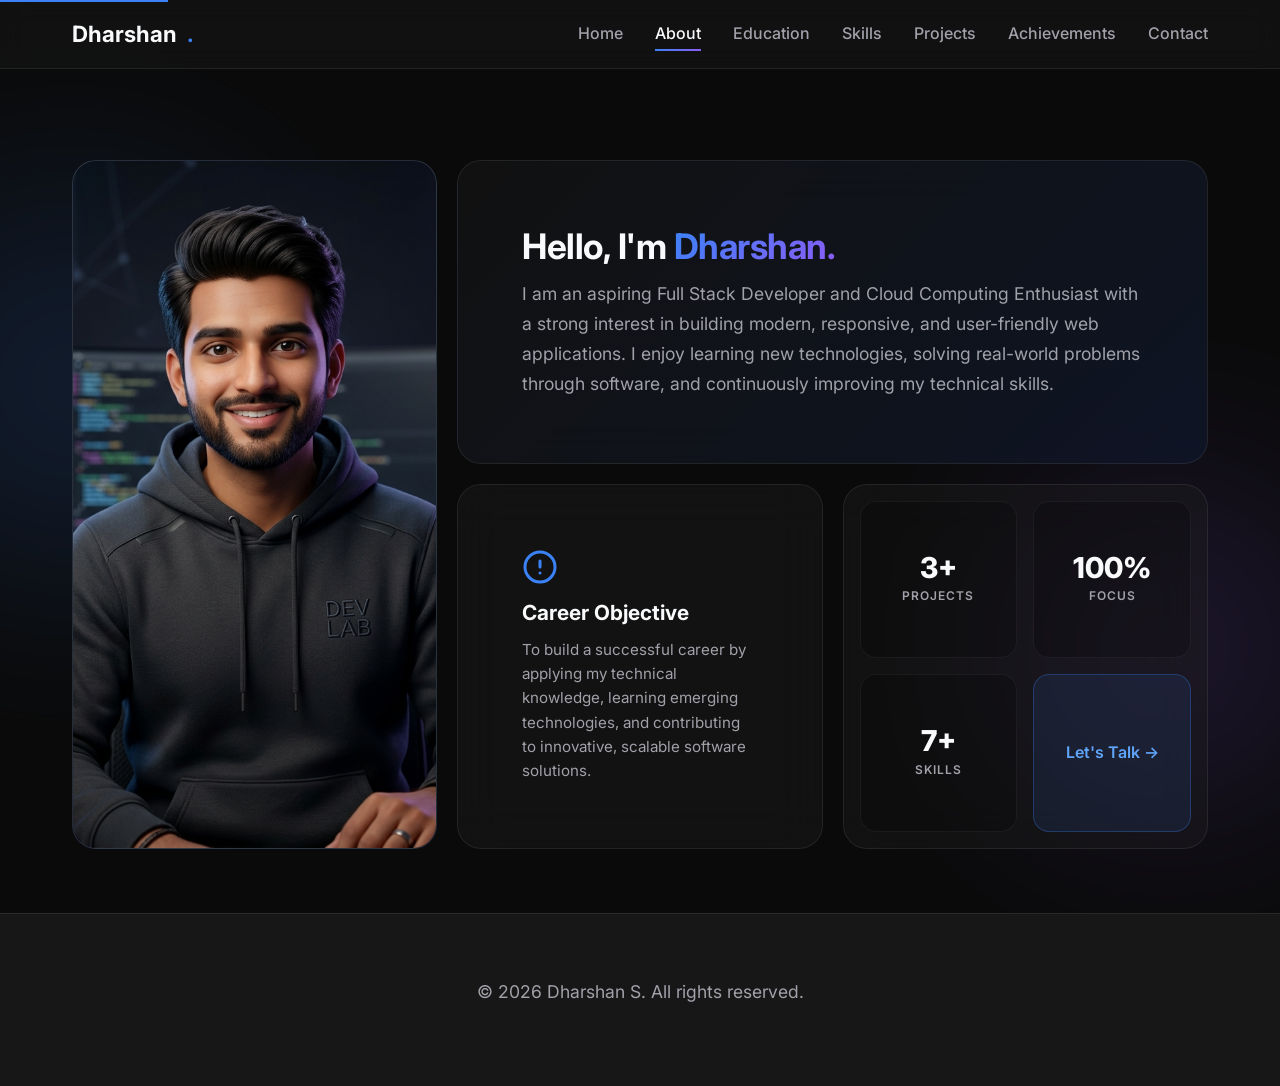
==== about.html @ 4e3e6ae3 "Initial commit - contact page fixed" ====
<!DOCTYPE html>
<html lang="en">

<head>
  <meta charset="UTF-8">
  <meta name="viewport" content="width=device-width, initial-scale=1.0">
  <title>About | Dharshan S</title>
  <meta name="description"
    content="Learn more about Dharshan S, an aspiring Full Stack Developer and Cloud Computing Enthusiast.">

  <link rel="preconnect" href="https://fonts.googleapis.com">
  <link rel="preconnect" href="https://fonts.gstatic.com" crossorigin>
  <link href="https://fonts.googleapis.com/css2?family=Inter:wght@400;500;600;700;800&display=swap" rel="stylesheet">

  <link rel="stylesheet" href="css/variables.css">
  <link rel="stylesheet" href="css/global.css">
  <link rel="stylesheet" href="css/components.css">
  <link rel="stylesheet" href="css/animations.css">

  <style>
    /* Bento Grid Layout */
    .bento-wrapper {
      position: relative;
      padding-top: var(--spacing-lg);
    }

    .bento-grid {
      display: grid;
      grid-template-columns: repeat(3, 1fr);
      grid-auto-rows: minmax(180px, auto);
      gap: 20px;
      margin-top: var(--spacing-xl);
    }

    .bento-box {
      background: rgba(30, 30, 30, 0.4);
      backdrop-filter: blur(24px);
      -webkit-backdrop-filter: blur(24px);
      border: 1px solid rgba(255, 255, 255, 0.08);
      border-radius: 24px;
      padding: var(--spacing-xl);
      transition: transform 0.4s cubic-bezier(0.16, 1, 0.3, 1), box-shadow 0.4s ease, border-color 0.4s ease;
      position: relative;
      overflow: hidden;
    }

    .bento-box:hover {
      transform: translateY(-5px);
      border-color: rgba(255, 255, 255, 0.2);
      box-shadow: 0 20px 40px rgba(0, 0, 0, 0.4);
    }

    /* Box 1: Profile Image */
    .bento-image {
      grid-column: span 1;
      grid-row: span 2;
      padding: 0;
      background: linear-gradient(145deg, #1f2937, #111827);
      display: flex;
      align-items: center;
      justify-content: center;
      min-height: 380px;
    }

    .profile-img {
      width: 100%;
      height: 100%;
      object-fit: cover;
      object-position: center;
      display: block;
    }

    /* Box 2: Introduction */
    .bento-intro {
      grid-column: span 2;
      grid-row: span 1;
      display: flex;
      flex-direction: column;
      justify-content: center;
      background: linear-gradient(135deg, rgba(23, 23, 23, 0.6) 0%, rgba(15, 23, 42, 0.8) 100%);
    }

    .bento-intro h2 {
      font-size: 2.2rem;
      margin-bottom: 12px;
      color: var(--text-primary);
      letter-spacing: -0.5px;
    }

    .bento-intro h2 span {
      background: var(--accent-gradient);
      -webkit-background-clip: text;
      -webkit-text-fill-color: transparent;
    }

    .bento-intro p {
      font-size: 1.1rem;
      color: var(--text-secondary);
      margin-bottom: 0;
      line-height: 1.7;
    }

    /* Box 3: Objective */
    .bento-objective {
      grid-column: span 1;
      grid-row: span 1;
      display: flex;
      flex-direction: column;
      justify-content: space-between;
    }

    .bento-objective h3 {
      font-size: 1.3rem;
      color: var(--text-primary);
      margin-bottom: 12px;
    }

    .bento-objective p {
      font-size: 0.95rem;
      color: var(--text-secondary);
      margin-bottom: 0;
      line-height: 1.6;
    }

    .bento-icon {
      width: 36px;
      height: 36px;
      color: var(--accent-color);
      margin-bottom: 16px;
    }

    /* Box 4: Stats Grid */
    .bento-stats {
      grid-column: span 1;
      grid-row: span 1;
      display: grid;
      grid-template-columns: 1fr 1fr;
      grid-template-rows: 1fr 1fr;
      gap: 16px;
      padding: var(--spacing-lg);
    }

    .stat-card {
      background: rgba(0, 0, 0, 0.2);
      border-radius: 16px;
      padding: 16px;
      display: flex;
      flex-direction: column;
      align-items: center;
      justify-content: center;
      text-align: center;
      border: 1px solid rgba(255, 255, 255, 0.05);
    }

    .stat-number {
      font-size: 1.8rem;
      font-weight: 800;
      color: var(--text-primary);
      margin-bottom: 4px;
      line-height: 1;
    }

    .stat-label {
      font-size: 0.75rem;
      text-transform: uppercase;
      letter-spacing: 1px;
      color: var(--text-secondary);
      font-weight: 600;
    }

    /* Background abstract shapes */
    .bg-glow {
      position: absolute;
      border-radius: 50%;
      filter: blur(100px);
      opacity: 0.15;
      z-index: -1;
      pointer-events: none;
    }

    .bg-glow.blue {
      background: #3b82f6;
      width: 400px;
      height: 400px;
      top: 20%;
      left: -10%;
    }

    .bg-glow.purple {
      background: #8b5cf6;
      width: 350px;
      height: 350px;
      bottom: 10%;
      right: -5%;
    }

    @media (max-width: 992px) {
      .bento-grid {
        grid-template-columns: repeat(2, 1fr);
      }

      .bento-image {
        grid-column: span 2;
        grid-row: span 1;
      }

      .bento-intro {
        grid-column: span 2;
      }
    }

    @media (max-width: 768px) {
      .bento-grid {
        grid-template-columns: 1fr;
      }

      .bento-image,
      .bento-intro,
      .bento-objective,
      .bento-stats {
        grid-column: span 1;
      }
    }
  </style>
</head>

<body>

  <a href="#main-content" class="skip-link">Skip to main content</a>

  <header class="navbar">
    <div class="container">
      <a href="index.html" class="logo">Dharshan<span style="color: var(--accent-color);">.</span></a>
      <button class="mobile-menu-btn" aria-label="Toggle navigation" aria-expanded="false">☰</button>
      <nav class="nav-links" aria-label="Primary navigation">
        <a href="index.html">Home</a>
        <a href="about.html" class="active" aria-current="page">About</a>
        <a href="education.html">Education</a>
        <a href="skills.html">Skills</a>
        <a href="projects.html">Projects</a>
        <a href="achievements.html">Achievements</a>
        <a href="contact.html">Contact</a>
      </nav>
    </div>
  </header>

  <main id="main-content" class="bento-wrapper">
    <div class="bg-glow blue"></div>
    <div class="bg-glow purple"></div>

    <section class="section">
      <div class="container">

        <div class="bento-grid">

          <!-- Box 1: Profile Image -->
          <div class="bento-box bento-image reveal delay-100">
            <img src="assets/images/dharshan.png" alt="Dharshan S Profile Photo" class="profile-img">
          </div>

          <!-- Box 2: Introduction -->
          <div class="bento-box bento-intro reveal delay-200">
            <h2>Hello, I'm <span>Dharshan.</span></h2>
            <p>I am an aspiring Full Stack Developer and Cloud Computing Enthusiast with a strong interest in building
              modern, responsive, and user-friendly web applications. I enjoy learning new technologies, solving
              real-world problems through software, and continuously improving my technical skills.</p>
          </div>

          <!-- Box 3: Objective -->
          <div class="bento-box bento-objective reveal delay-300">
            <svg class="bento-icon" viewBox="0 0 24 24" fill="none" stroke="currentColor" stroke-width="2"
              stroke-linecap="round" stroke-linejoin="round">
              <circle cx="12" cy="12" r="10"></circle>
              <line x1="12" y1="8" x2="12" y2="12"></line>
              <line x1="12" y1="16" x2="12.01" y2="16"></line>
            </svg>
            <div>
              <h3>Career Objective</h3>
              <p>To build a successful career by applying my technical knowledge, learning emerging technologies, and
                contributing to innovative, scalable software solutions.</p>
            </div>
          </div>

          <!-- Box 4: Stats -->
          <div class="bento-box bento-stats reveal delay-400" style="padding: 16px;">
            <div class="stat-card">
              <span class="stat-number">3+</span>
              <span class="stat-label">Projects</span>
            </div>
            <div class="stat-card">
              <span class="stat-number">100%</span>
              <span class="stat-label">Focus</span>
            </div>
            <div class="stat-card">
              <span class="stat-number">7+</span>
              <span class="stat-label">Skills</span>
            </div>
            <div class="stat-card" style="background: rgba(59, 130, 246, 0.1); border-color: rgba(59, 130, 246, 0.3);">
              <a href="contact.html"
                style="color: #60a5fa; font-weight: 600; text-decoration: none; display: flex; align-items: center; justify-content: center; width: 100%; height: 100%;">
                Let's Talk &rarr;
              </a>
            </div>
          </div>

        </div>
      </div>
    </section>
  </main>

  <footer class="footer">
    <div class="container footer-content">
      <p>&copy; 2026 Dharshan S. All rights reserved.</p>
    </div>
  </footer>

  <script src="js/main.js"></script>
</body>

</html>
---- css/variables.css ----
:root {
  /* Colors */
  --bg-primary: #0a0a0a;
  --bg-secondary: #171717;
  --bg-tertiary: #262626;
  --text-primary: #f8fafc;
  --text-secondary: #a1a1aa;
  
  /* Accents / Gradients */
  --accent-color: #3b82f6; /* Blue */
  --accent-gradient: linear-gradient(135deg, #3b82f6, #8b5cf6); /* Blue to Purple */
  
  /* Glassmorphism */
  --glass-bg: rgba(23, 23, 23, 0.6);
  --glass-border: rgba(255, 255, 255, 0.08);
  --glass-blur: blur(12px);

  /* Typography */
  --font-primary: 'Inter', system-ui, -apple-system, sans-serif;
  
  /* Spacing */
  --spacing-xs: 0.25rem;
  --spacing-sm: 0.5rem;
  --spacing-md: 1rem;
  --spacing-lg: 2rem;
  --spacing-xl: 4rem;
  --spacing-xxl: 8rem;

  /* Border Radius */
  --radius-sm: 4px;
  --radius-md: 8px;
  --radius-lg: 16px;
  --radius-full: 9999px;
  
  /* Transitions */
  --transition-fast: 0.2s ease;
  --transition-normal: 0.3s ease;
  --transition-slow: 0.5s ease;
}
---- css/global.css ----
*, *::before, *::after {
  box-sizing: border-box;
  margin: 0;
  padding: 0;
}

html {
  font-family: var(--font-primary);
  scroll-behavior: smooth;
  background-color: var(--bg-primary);
  color: var(--text-primary);
  line-height: 1.6;
}

body {
  min-height: 100vh;
  display: flex;
  flex-direction: column;
  overflow-x: hidden;
}

main {
  flex: 1;
  width: 100%;
}

h1, h2, h3, h4, h5, h6 {
  line-height: 1.2;
  font-weight: 700;
  margin-bottom: var(--spacing-sm);
  color: var(--text-primary);
}

h1 { font-size: 3rem; }
h2 { font-size: 2.5rem; }
h3 { font-size: 2rem; }

p {
  color: var(--text-secondary);
  margin-bottom: var(--spacing-md);
  font-size: 1.1rem;
}

a {
  color: var(--accent-color);
  text-decoration: none;
  transition: color var(--transition-fast);
}

a:hover, a:focus {
  color: #60a5fa;
  outline: none;
}

a:focus-visible, button:focus-visible, input:focus-visible, textarea:focus-visible {
  outline: 2px solid var(--accent-color);
  outline-offset: 4px;
}

img {
  max-width: 100%;
  height: auto;
  display: block;
}

ul {
  list-style: none;
}

.container {
  max-width: 1200px;
  margin: 0 auto;
  padding: 0 var(--spacing-lg);
  width: 100%;
}

.section {
  padding: var(--spacing-xl) 0;
}

.section-header {
  text-align: center;
  margin-bottom: var(--spacing-xl);
}

.section-header h2 {
  font-size: 2.5rem;
  background: var(--accent-gradient);
  -webkit-background-clip: text;
  -webkit-text-fill-color: transparent;
  display: inline-block;
}

.visually-hidden {
  position: absolute;
  width: 1px;
  height: 1px;
  padding: 0;
  margin: -1px;
  overflow: hidden;
  clip: rect(0, 0, 0, 0);
  border: 0;
}

/* Accessibility: Skip to main content */
.skip-link {
  position: absolute;
  top: -40px;
  left: 0;
  background: var(--accent-color);
  color: #fff;
  padding: 8px;
  z-index: 1000;
  transition: top 0.2s ease;
}

.skip-link:focus {
  top: 0;
}

/* Responsive typography */
@media (max-width: 768px) {
  h1 { font-size: 2.5rem; }
  h2 { font-size: 2rem; }
  h3 { font-size: 1.5rem; }
  .section { padding: var(--spacing-lg) 0; }
}
---- css/components.css ----
/* Navbar */
.navbar {
  position: fixed;
  top: 0;
  left: 0;
  width: 100%;
  padding: var(--spacing-md) 0;
  background: var(--glass-bg);
  backdrop-filter: var(--glass-blur);
  -webkit-backdrop-filter: var(--glass-blur);
  border-bottom: 1px solid var(--glass-border);
  z-index: 100;
  transition: padding var(--transition-fast);
}

.navbar .container {
  display: flex;
  justify-content: space-between;
  align-items: center;
}

.logo {
  display: flex;
  align-items: center;
  gap: 10px;
  font-size: 1.4rem;
  font-weight: 700;
  color: var(--text-primary);
  text-decoration: none;
}

.logo-mark {
  background: var(--accent-gradient);
  color: #fff;
  width: 36px;
  height: 36px;
  display: flex;
  align-items: center;
  justify-content: center;
  border-radius: 8px;
  font-size: 1.1rem;
  font-weight: 800;
  letter-spacing: 0;
  box-shadow: 0 4px 10px rgba(59, 130, 246, 0.4);
}

.nav-links {
  display: flex;
  gap: var(--spacing-lg);
}

.nav-links a {
  color: var(--text-secondary);
  font-weight: 500;
  position: relative;
}

.nav-links a::after {
  content: '';
  position: absolute;
  width: 0;
  height: 2px;
  bottom: -4px;
  left: 0;
  background: var(--accent-gradient);
  transition: width var(--transition-fast);
}

.nav-links a:hover,
.nav-links a.active {
  color: var(--text-primary);
}

.nav-links a:hover::after,
.nav-links a.active::after {
  width: 100%;
}

.mobile-menu-btn {
  display: none;
  background: none;
  border: none;
  color: var(--text-primary);
  font-size: 1.5rem;
  cursor: pointer;
}

/* Buttons */
.btn {
  display: inline-block;
  padding: 0.75rem 1.5rem;
  border-radius: var(--radius-full);
  font-weight: 600;
  text-align: center;
  cursor: pointer;
  transition: all var(--transition-fast);
  border: none;
  font-size: 1rem;
}

.btn-primary {
  background: var(--accent-gradient);
  color: #fff;
  box-shadow: 0 4px 14px rgba(59, 130, 246, 0.4);
}

.btn-primary:hover {
  transform: translateY(-2px);
  box-shadow: 0 6px 20px rgba(59, 130, 246, 0.6);
  color: #fff;
}

.btn-outline {
  background: transparent;
  color: var(--text-primary);
  border: 1px solid var(--glass-border);
}

.btn-outline:hover {
  background: var(--glass-bg);
  border-color: var(--text-secondary);
}

/* Cards */
.card {
  background: var(--bg-secondary);
  border: 1px solid var(--glass-border);
  border-radius: var(--radius-lg);
  padding: var(--spacing-lg);
  transition: transform var(--transition-normal), box-shadow var(--transition-normal);
}

.card:hover {
  transform: translateY(-5px);
  box-shadow: 0 10px 30px rgba(0, 0, 0, 0.5);
  border-color: rgba(255, 255, 255, 0.15);
}

/* Footer */
.footer {
  background: var(--bg-secondary);
  padding: var(--spacing-xl) 0;
  margin-top: auto;
  border-top: 1px solid var(--glass-border);
}

.footer-content {
  text-align: center;
}

.social-links {
  display: flex;
  justify-content: center;
  gap: var(--spacing-md);
  margin-bottom: var(--spacing-md);
}

.social-links a {
  font-size: 1.5rem;
  color: var(--text-secondary);
  transition: color var(--transition-fast), transform var(--transition-fast);
}

.social-links a:hover {
  color: var(--accent-color);
  transform: scale(1.1);
}

/* Responsive Navbar */
@media (max-width: 768px) {
  .mobile-menu-btn {
    display: block;
  }
  
  .nav-links {
    position: fixed;
    top: 70px;
    left: -100%;
    width: 100%;
    height: calc(100vh - 70px);
    background: var(--bg-primary);
    flex-direction: column;
    align-items: center;
    justify-content: center;
    gap: var(--spacing-xl);
    transition: left var(--transition-normal);
  }
  
  .nav-links.active {
    left: 0;
  }
}
---- css/animations.css ----
/* Keyframes for reveal animations */
@keyframes fadeInUp {
  from {
    opacity: 0;
    transform: translateY(30px);
  }
  to {
    opacity: 1;
    transform: translateY(0);
  }
}

@keyframes fadeInLeft {
  from {
    opacity: 0;
    transform: translateX(-30px);
  }
  to {
    opacity: 1;
    transform: translateX(0);
  }
}

@keyframes fadeInRight {
  from {
    opacity: 0;
    transform: translateX(30px);
  }
  to {
    opacity: 1;
    transform: translateX(0);
  }
}

@keyframes scaleIn {
  from {
    opacity: 0;
    transform: scale(0.9);
  }
  to {
    opacity: 1;
    transform: scale(1);
  }
}

/* Animation utility classes to be triggered by JS IntersectionObserver */
.reveal {
  opacity: 0;
  visibility: hidden;
}

.reveal.active {
  visibility: visible;
  animation: fadeInUp 0.8s cubic-bezier(0.16, 1, 0.3, 1) forwards;
}

.reveal-left.active {
  visibility: visible;
  animation: fadeInLeft 0.8s cubic-bezier(0.16, 1, 0.3, 1) forwards;
}

.reveal-right.active {
  visibility: visible;
  animation: fadeInRight 0.8s cubic-bezier(0.16, 1, 0.3, 1) forwards;
}

.reveal-scale.active {
  visibility: visible;
  animation: scaleIn 0.8s cubic-bezier(0.16, 1, 0.3, 1) forwards;
}

/* Delay modifiers */
.delay-100.active { animation-delay: 100ms; }
.delay-200.active { animation-delay: 200ms; }
.delay-300.active { animation-delay: 300ms; }
.delay-400.active { animation-delay: 400ms; }

/* Continuous animations */
@keyframes float {
  0% { transform: translateY(0px); }
  50% { transform: translateY(-10px); }
  100% { transform: translateY(0px); }
}

.floating {
  animation: float 4s ease-in-out infinite;
}

@keyframes pulse-glow {
  0% { box-shadow: 0 0 0 0 rgba(59, 130, 246, 0.4); }
  70% { box-shadow: 0 0 0 15px rgba(59, 130, 246, 0); }
  100% { box-shadow: 0 0 0 0 rgba(59, 130, 246, 0); }
}
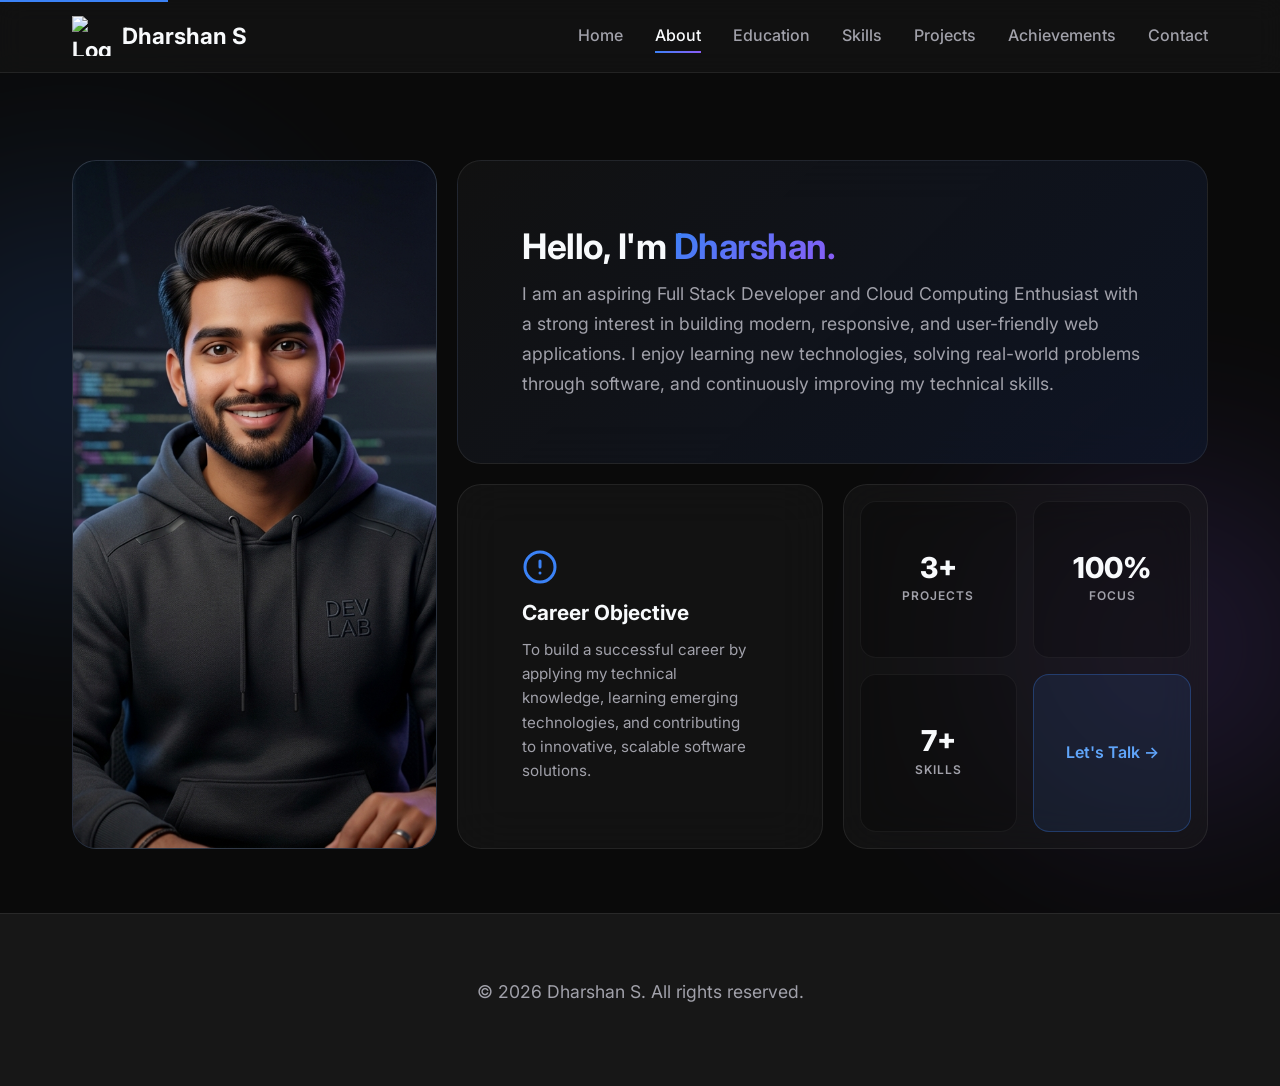
==== commit 0420b4e9: "Updated project files and styles" ====
--- a/about.html
+++ b/about.html
@@ -230,7 +230,9 @@
 
   <header class="navbar">
     <div class="container">
-      <a href="index.html" class="logo">Dharshan<span style="color: var(--accent-color);">.</span></a>
+      <a href="index.html" class="logo"><img
+          src="https://static.vecteezy.com/system/resources/previews/019/514/643/original/letter-d-logo-design-for-business-and-company-identity-with-luxury-concept-free-vector.jpg"
+          style="width: 40px; height: 40px;" alt="Logo">Dharshan S</a>
       <button class="mobile-menu-btn" aria-label="Toggle navigation" aria-expanded="false">☰</button>
       <nav class="nav-links" aria-label="Primary navigation">
         <a href="index.html">Home</a>
@@ -317,4 +319,4 @@
   <script src="js/main.js"></script>
 </body>
 
-</html>
+</html>
--- a/css/components.css
+++ b/css/components.css
@@ -27,6 +27,12 @@
   font-weight: 700;
   color: var(--text-primary);
   text-decoration: none;
+}
+
+.logo-img {
+  width: 32px;
+  height: 32px;
+  object-fit: contain;
 }
 
 .logo-mark {
